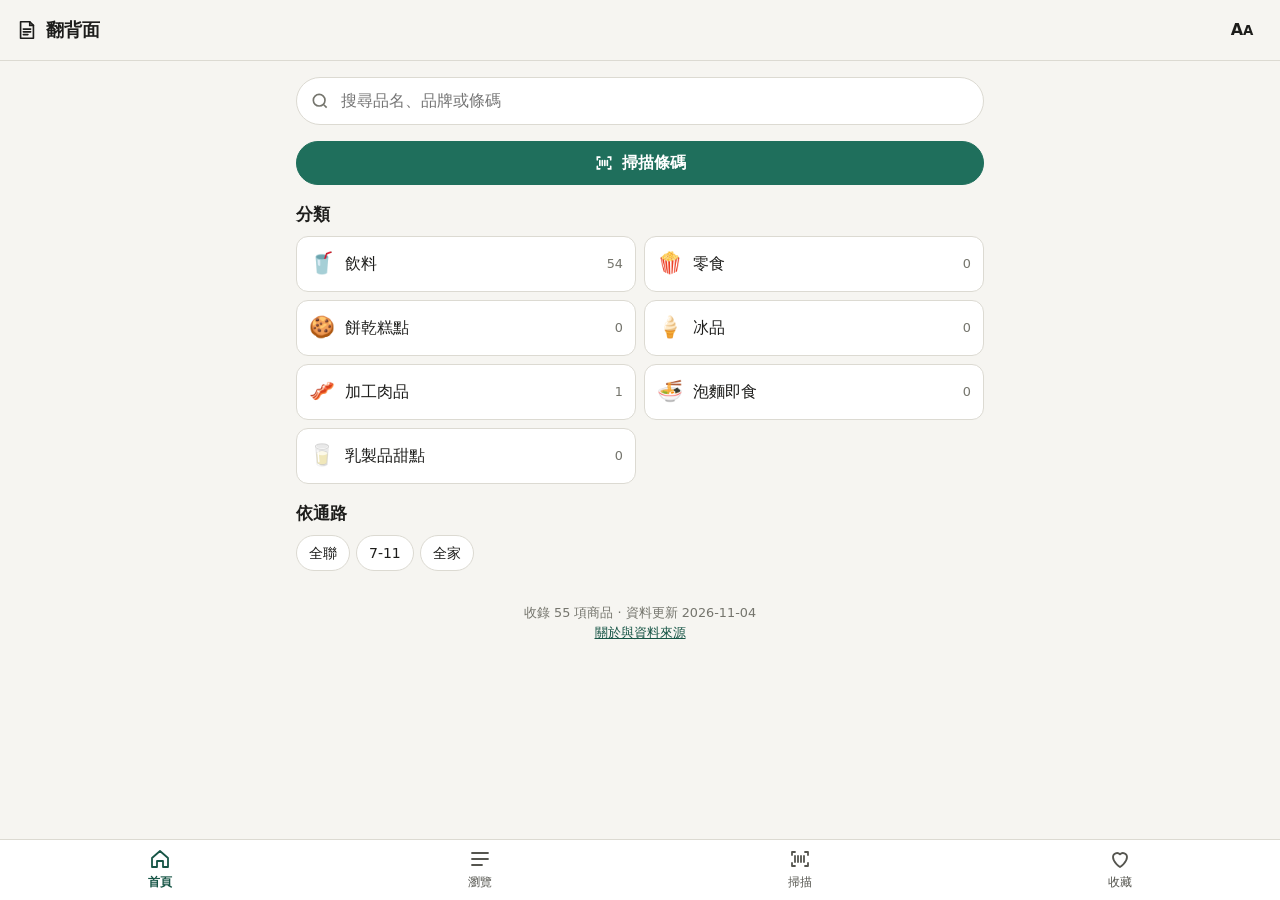
==== site/index.html @ 6fe83d58 "Initial flipside site, data pipeline, and review tool - Static mobile-first PWA in site/ (search, fi" ====
<!doctype html>
<html lang="zh-Hant-TW">
<head>
<meta charset="utf-8">
<meta name="viewport" content="width=device-width, initial-scale=1, viewport-fit=cover">
<title>翻背面｜加工食品成分查詢</title>
<meta name="description" content="在超市翻到包裝背面之前，先查成分、營養標示、過敏原。收錄全聯、7-11、全家常見加工食品。">
<meta name="theme-color" content="#1f6f5c" media="(prefers-color-scheme: light)">
<meta name="theme-color" content="#14201c" media="(prefers-color-scheme: dark)">
<link rel="manifest" href="manifest.webmanifest">
<link rel="icon" href="icons/icon.svg" type="image/svg+xml">
<link rel="apple-touch-icon" href="icons/icon-192.png">
<link rel="stylesheet" href="style.css">
</head>
<body>
<a class="skip" href="#main">跳到主要內容</a>
<header class="topbar">
  <a href="#/" class="brand" aria-label="翻背面 首頁">
    <svg aria-hidden="true" viewBox="0 0 24 24" width="22" height="22"><path d="M5 3h10l4 4v14H5z" fill="none" stroke="currentColor" stroke-width="1.8" stroke-linejoin="round"/><path d="M15 3v4h4M8 11h8M8 14h8M8 17h5" fill="none" stroke="currentColor" stroke-width="1.8" stroke-linecap="round"/></svg>
    <span>翻背面</span>
  </a>
  <button class="icon-btn" id="textSizeBtn" aria-label="調整字級" title="調整字級">
    <span aria-hidden="true" style="font-weight:600">A<small>A</small></span>
  </button>
</header>

<main id="main" tabindex="-1"></main>

<nav class="tabbar" aria-label="主要導覽">
  <a href="#/" data-tab="home"><svg aria-hidden="true" viewBox="0 0 24 24"><path d="M4 11l8-7 8 7v9h-5v-6H9v6H4z"/></svg><span>首頁</span></a>
  <a href="#/browse" data-tab="browse"><svg aria-hidden="true" viewBox="0 0 24 24"><path d="M4 6h16M4 12h16M4 18h10"/></svg><span>瀏覽</span></a>
  <a href="#/scan" data-tab="scan"><svg aria-hidden="true" viewBox="0 0 24 24"><path d="M4 8V5h3M17 5h3v3M20 16v3h-3M7 19H4v-3M7 9v6M10 9v6M13 9v6M16 9v6"/></svg><span>掃描</span></a>
  <a href="#/fav" data-tab="fav"><svg aria-hidden="true" viewBox="0 0 24 24"><path d="M12 20s-7-4.4-7-10a4 4 0 0 1 7-2.6A4 4 0 0 1 19 10c0 5.6-7 10-7 10z"/></svg><span>收藏</span></a>
</nav>

<div id="toast" role="status" aria-live="polite"></div>

<script src="config.js"></script>
<script type="module" src="app.js"></script>
<script>
  if (window.FLIPSIDE_CONFIG && FLIPSIDE_CONFIG.goatcounter) {
    var s = document.createElement('script');
    s.async = true; s.src = '//gc.zgo.at/count.js';
    s.setAttribute('data-goatcounter', 'https://' + FLIPSIDE_CONFIG.goatcounter + '.goatcounter.com/count');
    s.setAttribute('data-goatcounter-settings', '{"allow_local": false}');
    document.head.appendChild(s);
  }
</script>
</body>
</html>
---- site/style.css ----
:root {
  --bg: #f6f5f1;
  --surface: #ffffff;
  --surface-2: #efeee8;
  --text: #1d1d1b;
  --text-2: #55554f;
  --text-3: #75756d;
  --border: #dcdad2;
  --accent: #1f6f5c;
  --accent-ink: #ffffff;
  --accent-soft: #e2f1ec;
  --accent-text: #175546;
  --warn-soft: #fbf0d9;
  --warn-text: #7a4d06;
  --mark: #fde9a6;
  --danger-text: #a12d2d;
  --radius: 12px;
  --tap: 44px;
  --fs: 16px;
  --tabbar-h: 60px;
  color-scheme: light;
}
@media (prefers-color-scheme: dark) {
  :root {
    --bg: #121614; --surface: #1b211e; --surface-2: #242b28;
    --text: #ecefed; --text-2: #b6bdb9; --text-3: #949c97; --border: #333c38;
    --accent: #5cc3a5; --accent-ink: #0d1f19; --accent-soft: #1d3a32; --accent-text: #8fe0c6;
    --warn-soft: #3b2f17; --warn-text: #f3cf86; --mark: #5a4a14; --danger-text: #f19b9b;
    color-scheme: dark;
  }
}
html[data-size="l"] { --fs: 18px; }
html[data-size="xl"] { --fs: 20px; }

* { box-sizing: border-box; }
html { -webkit-text-size-adjust: 100%; }
body {
  margin: 0; background: var(--bg); color: var(--text);
  font: 400 var(--fs)/1.6 system-ui, -apple-system, "PingFang TC", "Noto Sans TC", "Microsoft JhengHei", sans-serif;
  padding-bottom: calc(var(--tabbar-h) + env(safe-area-inset-bottom));
}
a { color: var(--accent-text); }
button, input, select { font: inherit; color: inherit; }
img { max-width: 100%; display: block; }
.skip { position: absolute; left: -999px; top: 0; background: var(--surface); padding: 8px 12px; z-index: 99; }
.skip:focus { left: 8px; }
:focus-visible { outline: 3px solid var(--accent); outline-offset: 2px; border-radius: 6px; }
.sr { position: absolute; width: 1px; height: 1px; overflow: hidden; clip: rect(0 0 0 0); white-space: nowrap; }

.topbar {
  position: sticky; top: 0; z-index: 10; display: flex; align-items: center; justify-content: space-between;
  padding: calc(8px + env(safe-area-inset-top)) 16px 8px; background: var(--bg); border-bottom: 1px solid var(--border);
}
.brand { display: flex; gap: 8px; align-items: center; font-weight: 600; font-size: 1.1em; text-decoration: none; color: var(--text); min-height: var(--tap); }
.icon-btn { min-width: var(--tap); min-height: var(--tap); border: 0; background: transparent; border-radius: 10px; cursor: pointer; }
.icon-btn:active { background: var(--surface-2); }

main { max-width: 720px; margin: 0 auto; padding: 16px; outline: none; }
h1 { font-size: 1.35em; line-height: 1.35; margin: 0 0 4px; }
h2 { font-size: 1.05em; margin: 0 0 8px; }
.muted { color: var(--text-2); }
.small { font-size: .875em; }
.stack > * + * { margin-top: 16px; }

.tabbar {
  position: fixed; inset: auto 0 0 0; z-index: 10; display: grid; grid-template-columns: repeat(4, 1fr);
  background: var(--surface); border-top: 1px solid var(--border); padding-bottom: env(safe-area-inset-bottom);
}
.tabbar a { display: flex; flex-direction: column; align-items: center; justify-content: center; gap: 2px; height: var(--tabbar-h); color: var(--text-2); text-decoration: none; font-size: .75rem; }
.tabbar svg { width: 24px; height: 24px; fill: none; stroke: currentColor; stroke-width: 1.8; stroke-linecap: round; stroke-linejoin: round; }
.tabbar a[aria-current="page"] { color: var(--accent-text); font-weight: 600; }

.search { position: relative; }
.search input {
  width: 100%; min-height: 48px; padding: 10px 44px 10px 44px; border: 1px solid var(--border); border-radius: 999px;
  background: var(--surface); font-size: max(16px, 1em);
}
.search svg { position: absolute; left: 14px; top: 50%; transform: translateY(-50%); width: 20px; height: 20px; stroke: var(--text-3); fill: none; stroke-width: 2; }
.search .clear { position: absolute; right: 4px; top: 50%; transform: translateY(-50%); }

.btn {
  display: inline-flex; align-items: center; justify-content: center; gap: 8px; min-height: var(--tap); padding: 8px 16px;
  border-radius: 999px; border: 1px solid var(--border); background: var(--surface); cursor: pointer; text-decoration: none; color: var(--text);
}
.btn.primary { background: var(--accent); color: var(--accent-ink); border-color: var(--accent); font-weight: 600; }
.btn.block { width: 100%; }
.btn svg { width: 20px; height: 20px; fill: none; stroke: currentColor; stroke-width: 2; stroke-linecap: round; }

.grid-cats { display: grid; grid-template-columns: repeat(2, minmax(0, 1fr)); gap: 8px; }
.cat {
  display: flex; align-items: center; gap: 10px; min-height: 56px; padding: 10px 12px; border-radius: var(--radius);
  background: var(--surface); border: 1px solid var(--border); text-decoration: none; color: var(--text);
}
.cat .emo { font-size: 1.3em; line-height: 1; }
.cat .n { margin-left: auto; color: var(--text-3); font-size: .8em; }

.chips { display: flex; flex-wrap: wrap; gap: 6px; }
.chip {
  display: inline-flex; align-items: center; gap: 4px; min-height: 36px; padding: 4px 12px; border-radius: 999px;
  border: 1px solid var(--border); background: var(--surface); font-size: .875em; cursor: pointer; color: var(--text); text-decoration: none;
}
.chip[aria-pressed="true"] { background: var(--accent-soft); border-color: var(--accent); color: var(--accent-text); font-weight: 600; }
.chip.static { cursor: default; min-height: 28px; padding: 2px 10px; }
.chip.good { background: var(--accent-soft); border-color: transparent; color: var(--accent-text); }
.chip.store { background: var(--surface-2); border-color: transparent; color: var(--text-2); }

.list { list-style: none; padding: 0; margin: 0; display: grid; gap: 8px; }
.item {
  display: flex; gap: 12px; padding: 10px; border-radius: var(--radius); background: var(--surface); border: 1px solid var(--border);
  text-decoration: none; color: var(--text); align-items: center;
}
.thumb { width: 64px; height: 64px; flex: none; border-radius: 10px; background: var(--surface-2); object-fit: contain; }
.item .t { font-weight: 600; line-height: 1.4; }
.item .s { color: var(--text-2); font-size: .85em; }
.item .chips { margin-top: 4px; }

.card { background: var(--surface); border: 1px solid var(--border); border-radius: var(--radius); padding: 14px 16px; }
.card h2 { display: flex; justify-content: space-between; align-items: baseline; gap: 8px; }

.hero-img { width: 100%; max-height: 260px; object-fit: contain; background: var(--surface); border-radius: var(--radius); border: 1px solid var(--border); }
.ing { line-height: 1.9; }
.ing mark { background: var(--mark); color: inherit; border-radius: 4px; padding: 0 2px; }
.ing button.add { all: unset; cursor: pointer; background: var(--mark); border-radius: 4px; padding: 0 2px; text-decoration: underline dotted; text-underline-offset: 3px; }
.ing button.add:focus-visible { outline: 3px solid var(--accent); }

table.nut { width: 100%; border-collapse: collapse; font-variant-numeric: tabular-nums; }
table.nut th, table.nut td { padding: 6px 0; border-bottom: 1px solid var(--border); text-align: right; font-weight: 400; }
table.nut th:first-child, table.nut td:first-child { text-align: left; }
table.nut thead th { color: var(--text-2); font-size: .85em; }
table.nut tr.sub td:first-child { padding-left: 1em; color: var(--text-2); }

.notice { background: var(--warn-soft); color: var(--warn-text); border-radius: var(--radius); padding: 10px 14px; font-size: .9em; }
.empty { text-align: center; padding: 32px 16px; color: var(--text-2); }

.sheet-backdrop { position: fixed; inset: 0; background: rgb(0 0 0 / .4); z-index: 20; }
.sheet {
  position: fixed; left: 0; right: 0; bottom: 0; z-index: 21; max-height: 85vh; overflow: auto; background: var(--bg);
  border-radius: 18px 18px 0 0; padding: 8px 16px calc(16px + env(safe-area-inset-bottom));
}
.sheet .grab { width: 40px; height: 4px; border-radius: 4px; background: var(--border); margin: 4px auto 12px; }
.sheet fieldset { border: 0; padding: 0; margin: 0 0 16px; }
.sheet legend { font-weight: 600; margin-bottom: 8px; padding: 0; }
.sheet .actions { position: sticky; bottom: 0; display: flex; gap: 8px; padding-top: 8px; background: var(--bg); }
.sheet .actions .btn { flex: 1; }

.toolbar { display: flex; gap: 8px; align-items: center; flex-wrap: wrap; margin: 12px 0; }
.fav-btn[aria-pressed="true"] svg { fill: #d9485f; stroke: #d9485f; }

.scan-box { position: relative; aspect-ratio: 3/4; max-height: 60vh; background: #000; border-radius: var(--radius); overflow: hidden; }
.scan-box video { width: 100%; height: 100%; object-fit: cover; }
.scan-box .frame { position: absolute; inset: 30% 10%; border: 3px solid rgb(255 255 255 / .85); border-radius: 12px; }

#toast { position: fixed; left: 50%; bottom: calc(var(--tabbar-h) + 16px + env(safe-area-inset-bottom)); transform: translateX(-50%); background: var(--text); color: var(--bg); padding: 8px 16px; border-radius: 999px; font-size: .9em; opacity: 0; transition: opacity .2s; pointer-events: none; z-index: 30; }
#toast.show { opacity: 1; }

details.more summary { cursor: pointer; min-height: var(--tap); display: flex; align-items: center; color: var(--accent-text); }
footer.site { margin-top: 32px; color: var(--text-3); font-size: .8em; text-align: center; }

@media (prefers-reduced-motion: reduce) { * { transition: none !important; } }
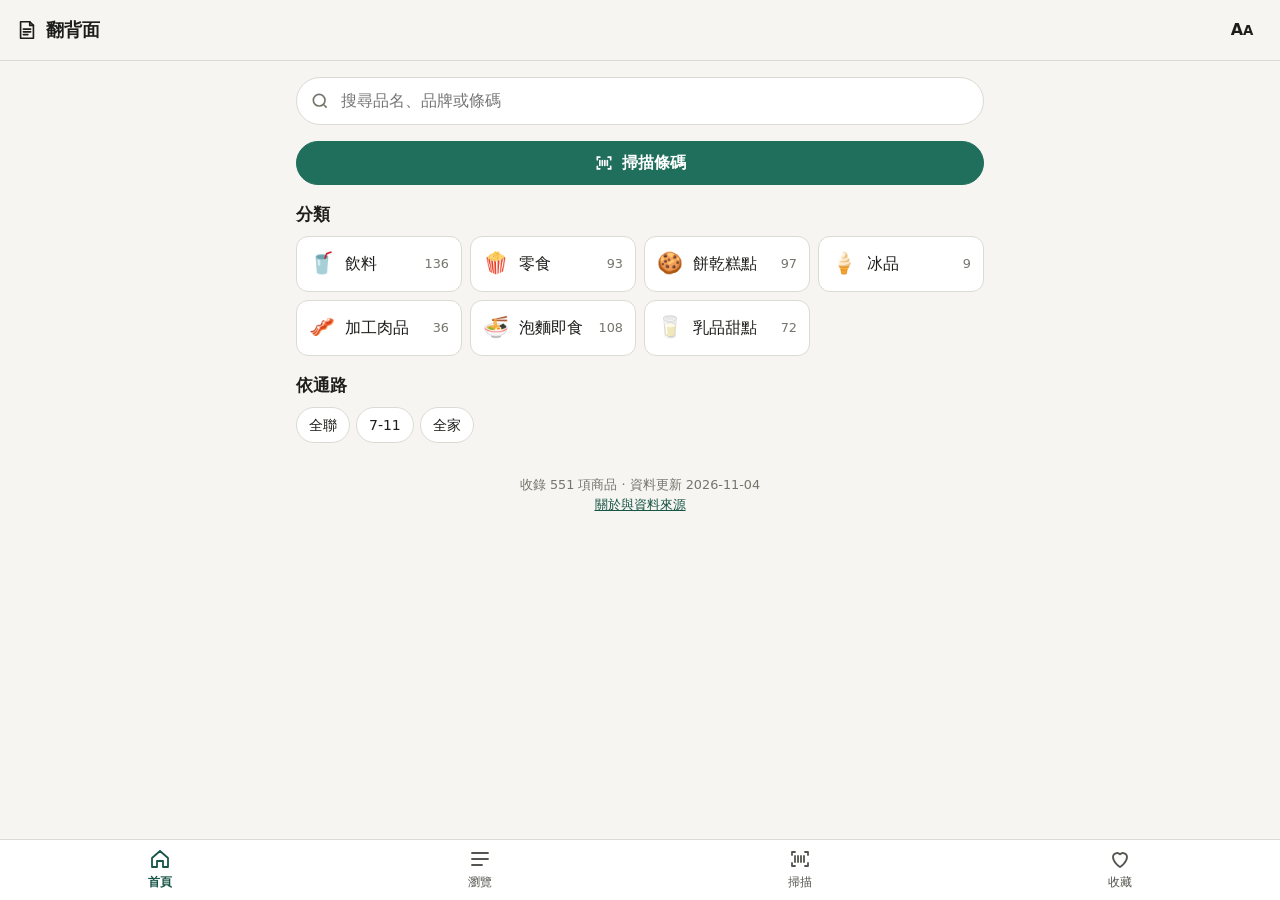
==== commit b7999464: "Full 萬家福 crawl, Open Food Facts brand data, category and parser fixes - All 1,789 target pages parse" ====
--- a/site/index.html
+++ b/site/index.html
@@ -10,7 +10,7 @@
 <link rel="manifest" href="manifest.webmanifest">
 <link rel="icon" href="icons/icon.svg" type="image/svg+xml">
 <link rel="apple-touch-icon" href="icons/icon-192.png">
-<link rel="stylesheet" href="style.css">
+<link rel="stylesheet" href="style.css?v=5">
 </head>
 <body>
 <a class="skip" href="#main">跳到主要內容</a>
@@ -35,8 +35,8 @@
 
 <div id="toast" role="status" aria-live="polite"></div>
 
-<script src="config.js"></script>
-<script type="module" src="app.js"></script>
+<script src="config.js?v=2"></script>
+<script type="module" src="app.js?v=2"></script>
 <script>
   if (window.FLIPSIDE_CONFIG && FLIPSIDE_CONFIG.goatcounter) {
     var s = document.createElement('script');
--- a/site/style.css
+++ b/site/style.css
@@ -86,13 +86,14 @@
 .btn.block { width: 100%; }
 .btn svg { width: 20px; height: 20px; fill: none; stroke: currentColor; stroke-width: 2; stroke-linecap: round; }
 
-.grid-cats { display: grid; grid-template-columns: repeat(2, minmax(0, 1fr)); gap: 8px; }
+.grid-cats { display: grid; grid-template-columns: repeat(auto-fill, minmax(10em, 1fr)); gap: 8px; }
 .cat {
   display: flex; align-items: center; gap: 10px; min-height: 56px; padding: 10px 12px; border-radius: var(--radius);
   background: var(--surface); border: 1px solid var(--border); text-decoration: none; color: var(--text);
 }
-.cat .emo { font-size: 1.3em; line-height: 1; }
-.cat .n { margin-left: auto; color: var(--text-3); font-size: .8em; }
+.cat .emo { font-size: 1.3em; line-height: 1; flex: none; }
+.cat .nm { flex: 1; min-width: 0; white-space: nowrap; overflow: hidden; text-overflow: ellipsis; }
+.cat .n { flex: none; color: var(--text-3); font-size: .8em; }
 
 .chips { display: flex; flex-wrap: wrap; gap: 6px; }
 .chip {
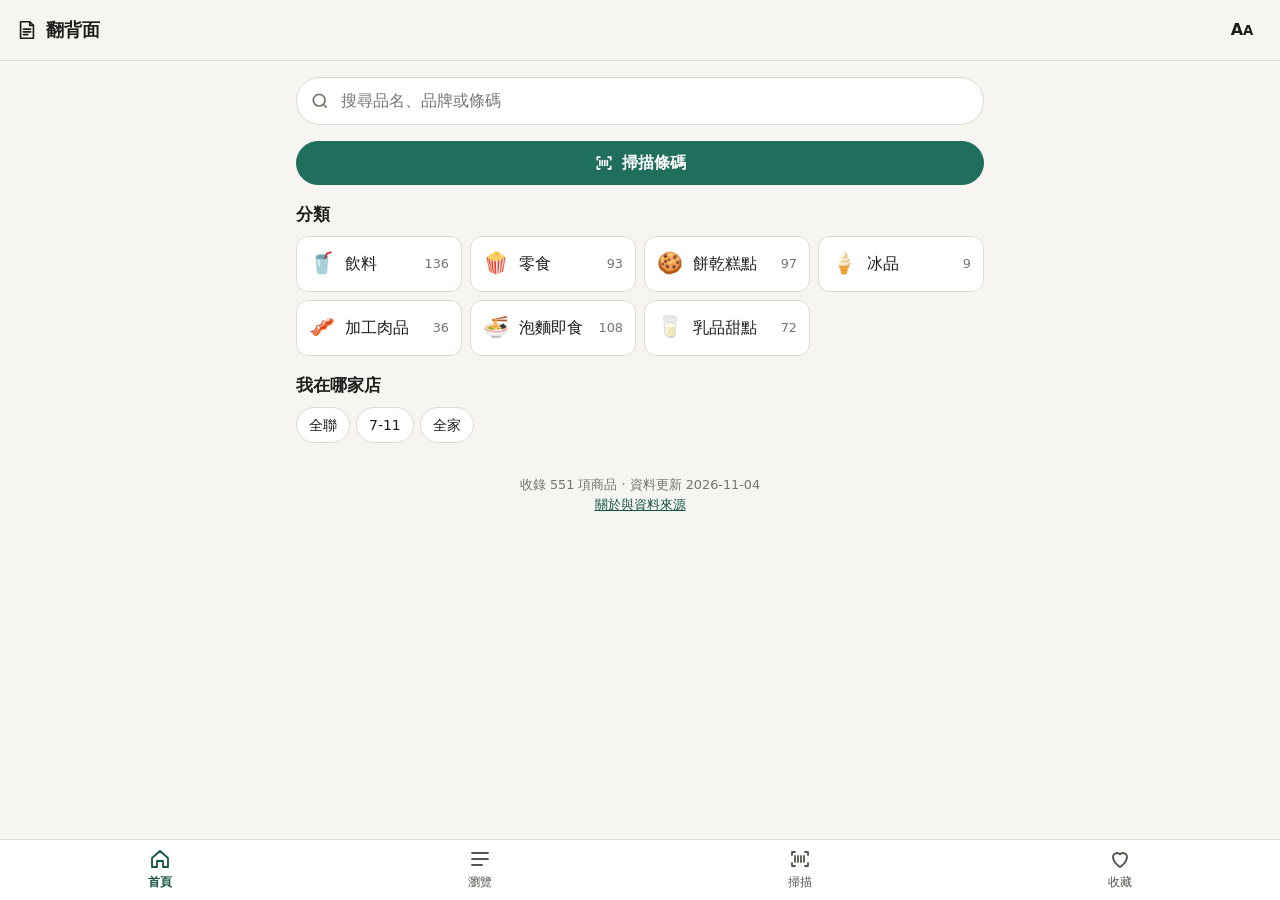
==== commit fa618ad4: "Origin filter; store switcher on browse page instead of filter Co-Authored-By: Claude Opus 5.5 <nore" ====
--- a/site/index.html
+++ b/site/index.html
@@ -10,7 +10,7 @@
 <link rel="manifest" href="manifest.webmanifest">
 <link rel="icon" href="icons/icon.svg" type="image/svg+xml">
 <link rel="apple-touch-icon" href="icons/icon-192.png">
-<link rel="stylesheet" href="style.css?v=5">
+<link rel="stylesheet" href="style.css?v=6">
 </head>
 <body>
 <a class="skip" href="#main">跳到主要內容</a>
@@ -36,7 +36,7 @@
 <div id="toast" role="status" aria-live="polite"></div>
 
 <script src="config.js?v=2"></script>
-<script type="module" src="app.js?v=2"></script>
+<script type="module" src="app.js?v=3"></script>
 <script>
   if (window.FLIPSIDE_CONFIG && FLIPSIDE_CONFIG.goatcounter) {
     var s = document.createElement('script');
--- a/site/style.css
+++ b/site/style.css
@@ -158,3 +158,8 @@
 footer.site { margin-top: 32px; color: var(--text-3); font-size: .8em; text-align: center; }
 
 @media (prefers-reduced-motion: reduce) { * { transition: none !important; } }
+
+.seg { display: grid; grid-template-columns: repeat(4, 1fr); gap: 4px; margin-top: 12px; padding: 4px; border-radius: 999px; background: var(--surface-2); }
+.seg button { min-height: 40px; border: 0; border-radius: 999px; background: transparent; color: var(--text-2); cursor: pointer; font-size: .9em; padding: 0 4px; white-space: nowrap; }
+.seg button[aria-pressed="true"] { background: var(--surface); color: var(--accent-text); font-weight: 600; box-shadow: 0 1px 3px rgb(0 0 0 / .15); }
+.chip[aria-current="true"] { background: var(--accent-soft); border-color: var(--accent); color: var(--accent-text); font-weight: 600; }
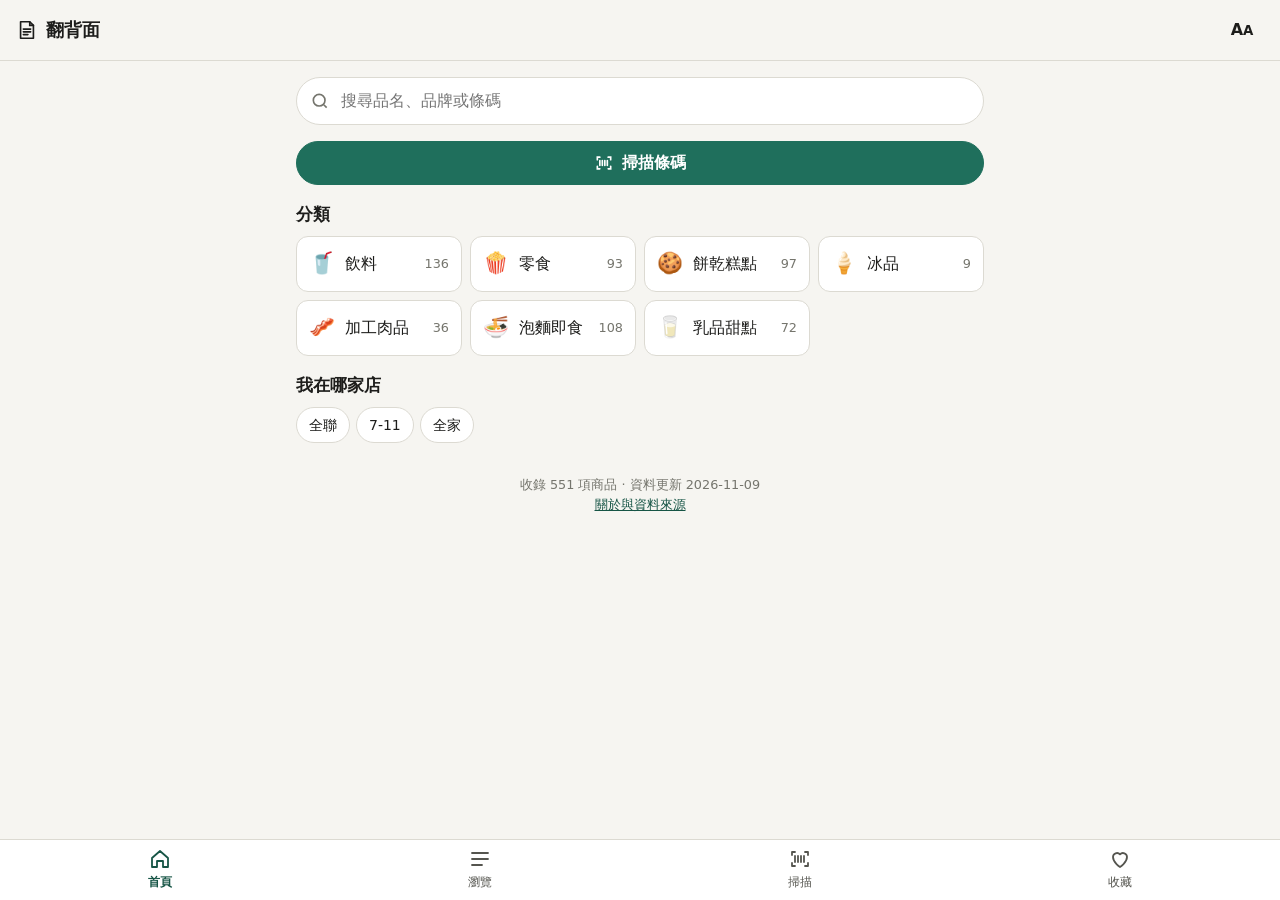
==== commit a31f303d: "Hidden search keywords: synonyms, nicknames, sub-brands; review tab for nicknames Also fix duplicate" ====
--- a/site/index.html
+++ b/site/index.html
@@ -36,7 +36,7 @@
 <div id="toast" role="status" aria-live="polite"></div>
 
 <script src="config.js?v=2"></script>
-<script type="module" src="app.js?v=3"></script>
+<script type="module" src="app.js?v=4"></script>
 <script>
   if (window.FLIPSIDE_CONFIG && FLIPSIDE_CONFIG.goatcounter) {
     var s = document.createElement('script');
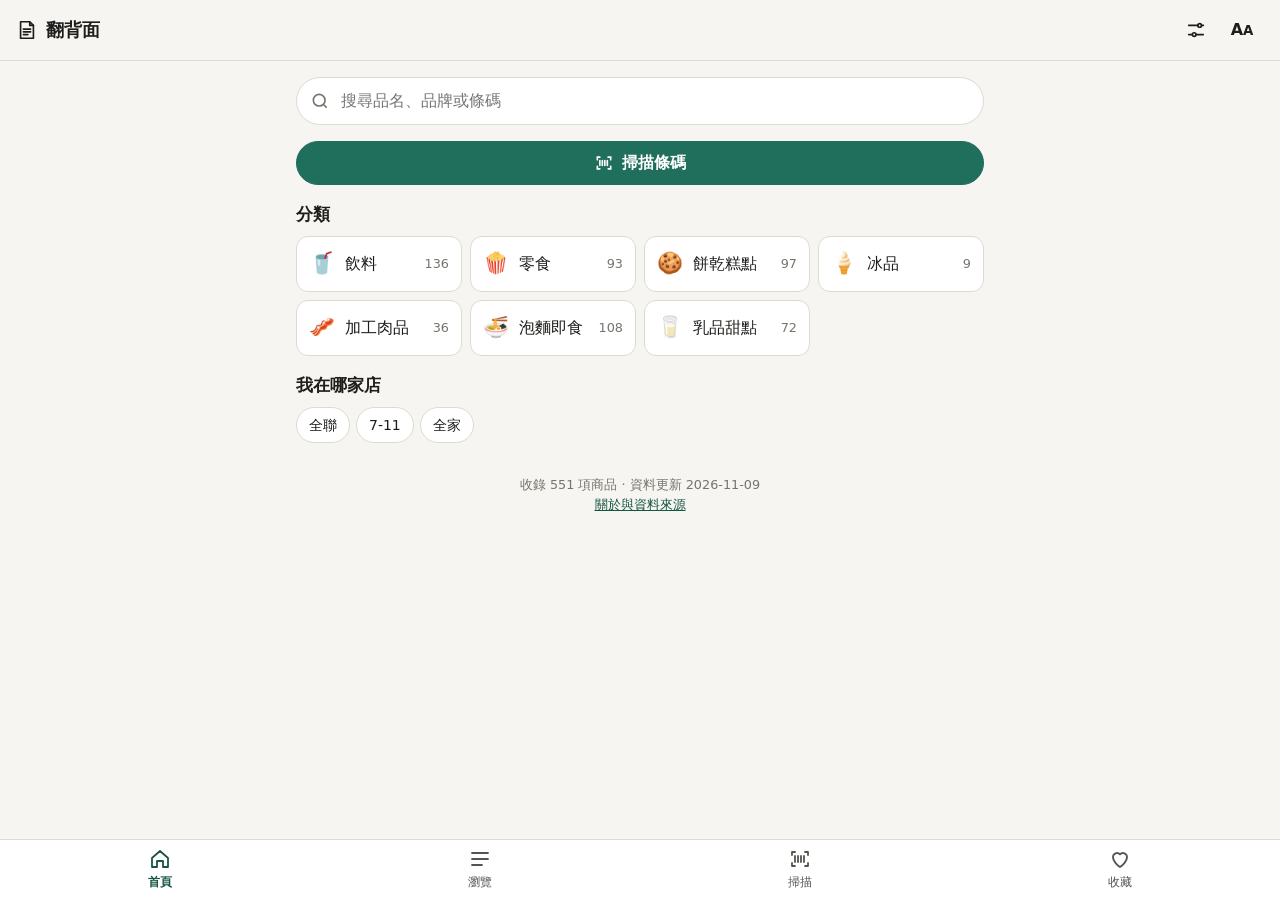
==== commit 0a1bfef7: "Preferences: quick setup on first product view, settings page, focus nutrients, diet/allergen/ingred" ====
--- a/site/index.html
+++ b/site/index.html
@@ -10,7 +10,7 @@
 <link rel="manifest" href="manifest.webmanifest">
 <link rel="icon" href="icons/icon.svg" type="image/svg+xml">
 <link rel="apple-touch-icon" href="icons/icon-192.png">
-<link rel="stylesheet" href="style.css?v=6">
+<link rel="stylesheet" href="style.css?v=8">
 </head>
 <body>
 <a class="skip" href="#main">跳到主要內容</a>
@@ -19,9 +19,10 @@
     <svg aria-hidden="true" viewBox="0 0 24 24" width="22" height="22"><path d="M5 3h10l4 4v14H5z" fill="none" stroke="currentColor" stroke-width="1.8" stroke-linejoin="round"/><path d="M15 3v4h4M8 11h8M8 14h8M8 17h5" fill="none" stroke="currentColor" stroke-width="1.8" stroke-linecap="round"/></svg>
     <span>翻背面</span>
   </a>
+  <span class="top-actions"><a class="icon-btn" href="#/settings" aria-label="偏好設定" title="偏好設定"><svg aria-hidden="true" viewBox="0 0 24 24" width="22" height="22" style="fill:none;stroke:currentColor;stroke-width:1.8;stroke-linecap:round"><path d="M4 7h10M18 7h2M4 17h4M12 17h8"/><circle cx="16" cy="7" r="2"/><circle cx="10" cy="17" r="2"/></svg></a>
   <button class="icon-btn" id="textSizeBtn" aria-label="調整字級" title="調整字級">
     <span aria-hidden="true" style="font-weight:600">A<small>A</small></span>
-  </button>
+  </button></span>
 </header>
 
 <main id="main" tabindex="-1"></main>
@@ -36,7 +37,7 @@
 <div id="toast" role="status" aria-live="polite"></div>
 
 <script src="config.js?v=2"></script>
-<script type="module" src="app.js?v=4"></script>
+<script type="module" src="app.js?v=8"></script>
 <script>
   if (window.FLIPSIDE_CONFIG && FLIPSIDE_CONFIG.goatcounter) {
     var s = document.createElement('script');
--- a/site/style.css
+++ b/site/style.css
@@ -163,3 +163,37 @@
 .seg button { min-height: 40px; border: 0; border-radius: 999px; background: transparent; color: var(--text-2); cursor: pointer; font-size: .9em; padding: 0 4px; white-space: nowrap; }
 .seg button[aria-pressed="true"] { background: var(--surface); color: var(--accent-text); font-weight: 600; box-shadow: 0 1px 3px rgb(0 0 0 / .15); }
 .chip[aria-current="true"] { background: var(--accent-soft); border-color: var(--accent); color: var(--accent-text); font-weight: 600; }
+
+/* 營養標示：尺寸切換與整包欄 */
+.sizes { margin: 4px 0 10px; }
+table.nut tbody th { text-align: left; font-weight: 400; }
+table.nut tr.sub th { padding-left: 1em; color: var(--text-2); }
+table.nut .unit { color: var(--text-3); font-size: .78em; margin-left: 4px; white-space: nowrap; }
+table.nut thead th { line-height: 1.3; vertical-align: bottom; }
+table.nut td.pack, table.nut th.pack { font-weight: 600; color: var(--text); }
+table.nut thead th.pack { color: var(--accent-text); }
+table.nut td + td, table.nut th + th { padding-left: 10px; }
+.item .s.kcal { color: var(--text-2); }
+
+/* 偏好設定 */
+.top-actions { display: flex; align-items: center; gap: 2px; }
+.top-actions a.icon-btn { display: inline-flex; align-items: center; justify-content: center; color: var(--text); }
+.chip.tall { flex-direction: column; align-items: flex-start; gap: 0; padding: 6px 14px; line-height: 1.3; }
+.chip .desc { font-size: .8em; color: var(--text-3); font-weight: 400; }
+.chip[aria-pressed="true"] .desc { color: var(--accent-text); }
+.chip[aria-expanded="true"] { background: var(--accent-soft); border-color: var(--accent); color: var(--accent-text); font-weight: 600; }
+.chip.warn { background: var(--warn-soft); border-color: transparent; color: var(--warn-text); }
+.alert { border: 2px solid var(--danger-text); border-radius: var(--radius); padding: 10px 14px; color: var(--text); background: var(--surface); }
+.alert strong { color: var(--danger-text); }
+.alert.soft { border-color: var(--border); }
+.alert.soft strong { color: var(--warn-text); }
+.alert ul { margin: 4px 0; padding-left: 1.2em; }
+table.nut tr.focus th, table.nut tr.focus td { background: var(--accent-soft); color: var(--accent-text); font-weight: 600; }
+table.nut tr.focus th:first-child { padding-left: 6px; border-radius: 6px 0 0 6px; }
+.checks { display: grid; gap: 4px; }
+.checks label { display: flex; align-items: center; gap: 10px; min-height: var(--tap); cursor: pointer; }
+.checks input { width: 20px; height: 20px; accent-color: var(--accent); flex: none; }
+.field { width: 100%; min-height: 44px; margin: 4px 0 0; padding: 8px 12px; border: 1px solid var(--border); border-radius: 10px; background: var(--surface); }
+.settings fieldset { border: 0; padding: 0; margin: 0 0 12px; }
+.settings legend { font-weight: 600; margin-bottom: 8px; padding: 0; }
+.settings .card > :last-child { margin-bottom: 0; }
